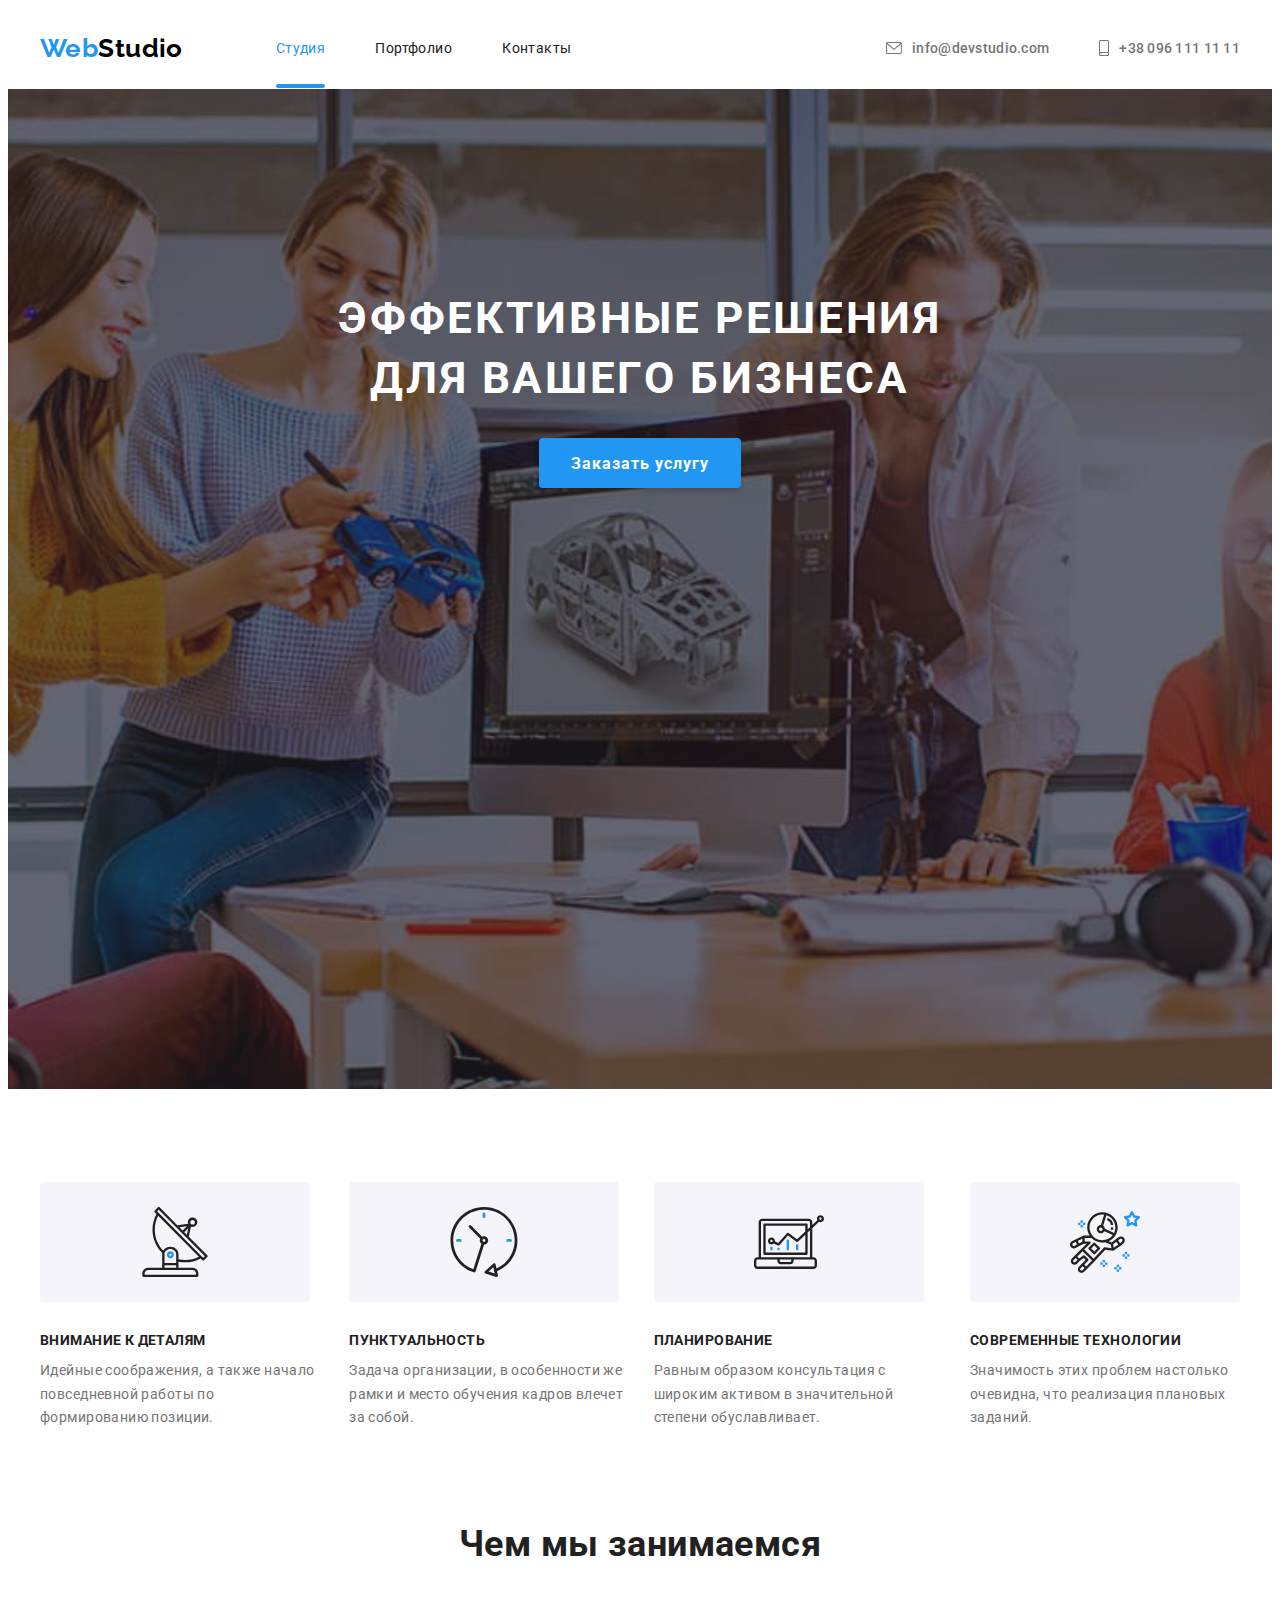
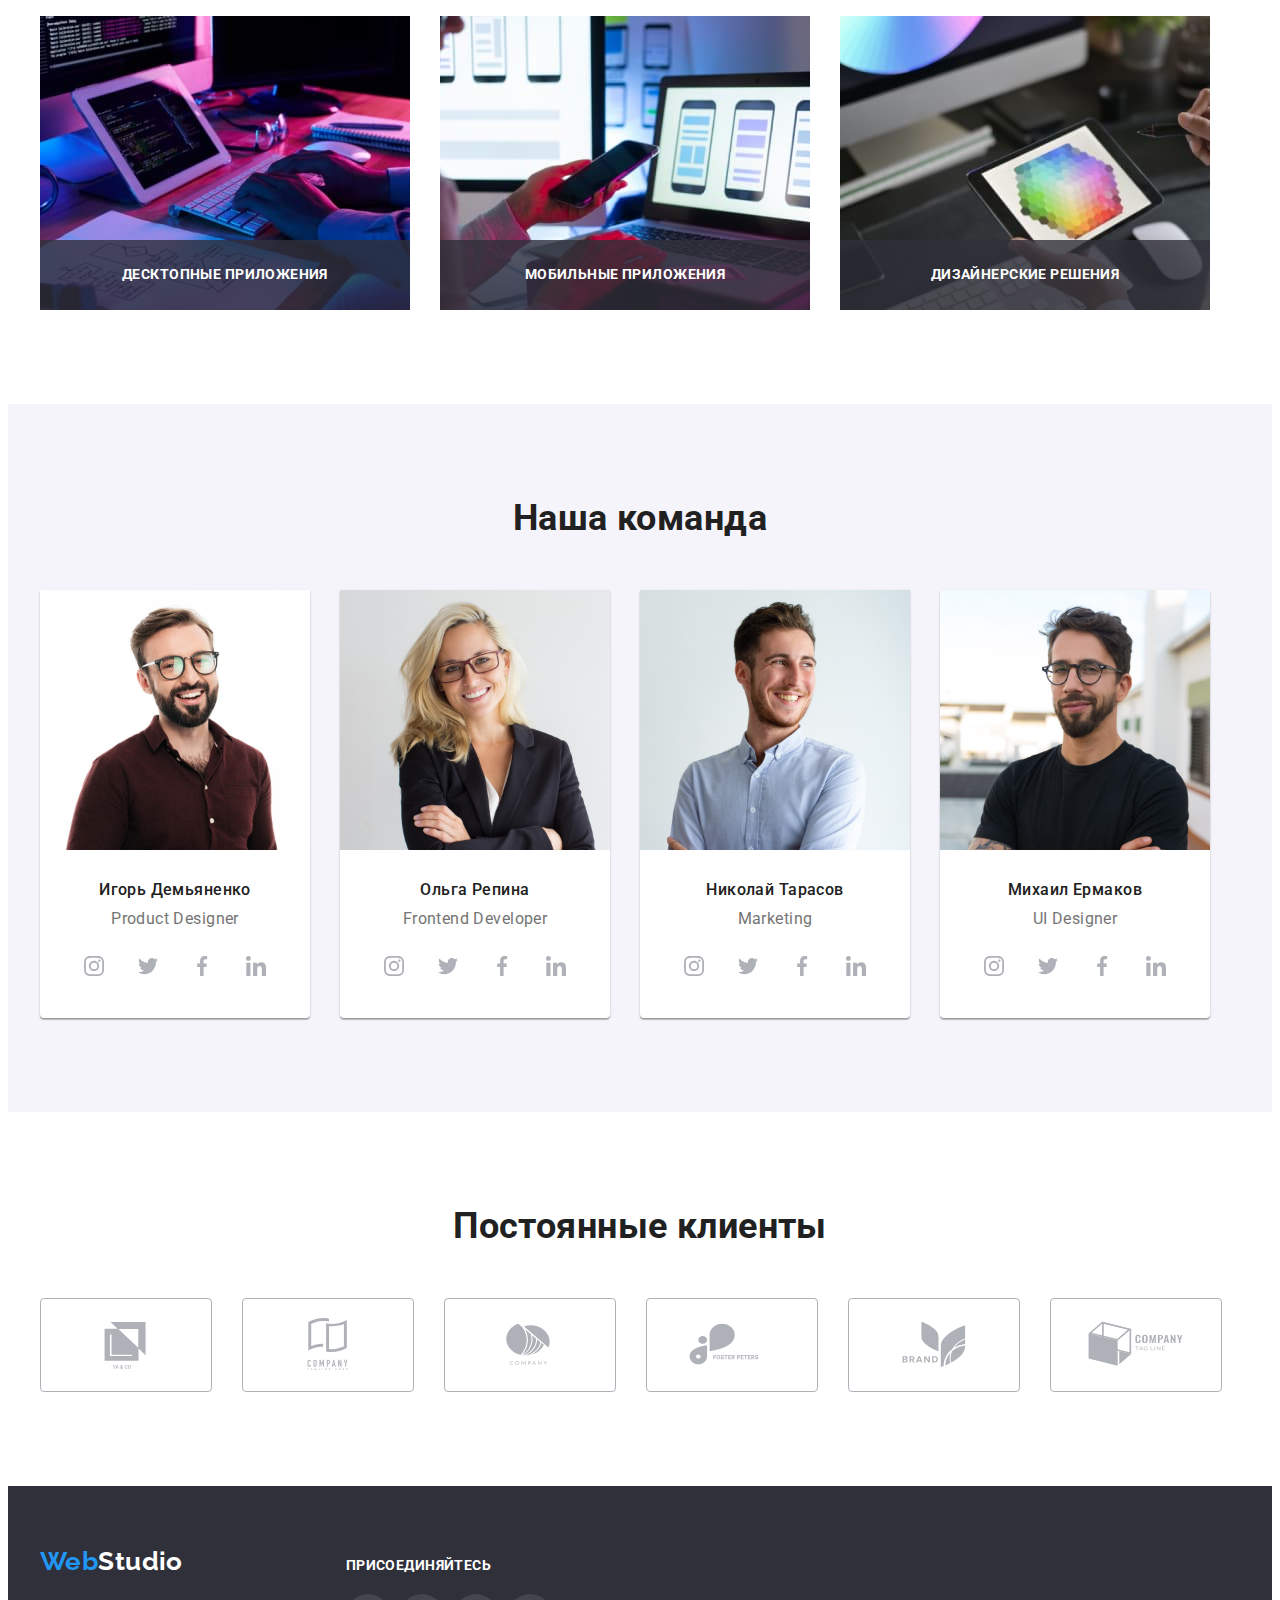
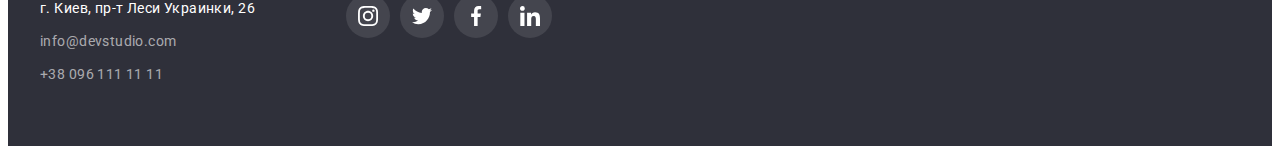
==== index.html @ 573f4bf1 "ДЗ 6 star" ====
<!DOCTYPE html>
<html lang="en-ru">

<head>
    <meta charset="UTF-8">
    <meta http-equiv="X-UA-Compatible" content="IE=edge">
    <meta name="viewport" content="width=1600, initial-scale=1.0">
    <title>WebStudio</title>
    <link rel="preconnect" href="https://fonts.gstatic.com">
    <link
        href="https://fonts.googleapis.com/css2?family=Raleway:wght@700&family=Roboto:wght@400;500;700;900&display=swap"
        rel="stylesheet">
    <link rel="stylesheet" href="https://cdnjs.cloudflare.com/ajax/libs/modern-normalize/1.0.0/modern-normalize.min.css"
        integrity="sha512-ISS7cAi1PEhQ8jnbJpJZMd29NlhNj4AWYyLOSp2CE/CsHxTCu+r+t0D2yoJudVrd0/8fTVPUVDzY5Tvli75u/g=="
        crossorigin="anonymous" />
    <link rel="stylesheet" href="./css/styles.css">

</head>

<body>
    <header class="section-nav-site">
        <div class="container flex">
            <a class="logo" href="./index.html">Web<span class="logo-heder">Studio</span></a>
            <nav>
                <ul class="site-nav list">
                    <li class="site-nav-link"><a class="link current" href="./index.html">Студия</a></li>
                    <li class="site-nav-link"><a class="link" href="./portfolio.html">Портфолио</a></li>
                    <li class="site-nav-link"><a class="link" href="">Контакты</a></li>
                </ul>
            </nav>
            <ul class="list contacts">
                <li class="contacts-link"><a class="link" href="mailto:info@devstudio.com">
                        <svg class="icon-envelope" width="16px" height="12px">
                            <use href="./images/symbol-defs.svg#icon-envelope"> </use>
                        </svg>info@devstudio.com</a>
                </li>
                <li class="contacts-link"><a class="link" href="tel:+380961111111">
                        <svg class="button-icon" width="10px" height="16px">
                            <use href="./images/symbol-defs.svg#icon-smartphone"> </use>
                        </svg>+38 096 111 11 11</a>
                </li>
            </ul>
        </div>
    </header>
    <main>
        <!--Banner section-->
        <section class="hero hero-image">
            <div class="container">
                <h1>Эффективные решения <br> для вашего бизнеса</h1>
                <button data-modal-open class="button" type="button">Заказать услугу</button>
            </div>
        </section>

        <section class="section">
            <div class="container">
                <!--h2 delete later-->
                <h2 class="title-hidden">Наши особенности</h2>
                <ul class="features-list">
                    <li class="feature-list-box icon-antena">
                        <h3 class="title">Внимание к деталям</h3>
                        <p class="features-text">Идейные соображения, а также начало повседневной работы по
                            формированию
                            позиции.</p>
                    </li>
                    <li class="feature-list-box icon-oclock">
                        <h3 class="title">Пунктуальность</h3>
                        <p class="features-text">Задача организации, в особенности же рамки и место обучения кадров
                            влечет
                            за собой.</p>
                    </li>
                    <li class="feature-list-box icon-diagrama">
                        <h3 class="title">Планирование</h3>
                        <p class="features-text">Равным образом консультация с широким активом в значительной
                            степени
                            обуславливает.</p>
                    </li>
                    <li class="feature-list-box icon-astronavt">
                        <h3 class="title">Современные технологии</h3>
                        <p class="features-text">Значимость этих проблем настолько очевидна, что реализация плановых
                            заданий.</p>
                    </li>
                </ul>
            </div>
        </section>

        <!--What do you do-->
        <section class="section no-top-padding">
            <div class="container">
                <h2 class="section-title-work">Чем мы занимаемся</h2>
                <ul class="work-list list">
                    <li class="work-img"><img src="./images/box-one.jpg" alt="work place IT" width="370" height="294">
                        <div class="box-text">
                            <h3 class="text-img">Десктопные приложения</h3>
                        </div>
                    </li>
                    <li class="work-img"><img src="./images/box-two.jpg" alt="notebook and phone" width="370"
                            height="294">
                        <div class="box-text">
                            <h3 class="text-img">Мобильные приложения</h3>
                        </div>
                    </li>
                    <li class="work-img"><img src="./images/box-three.jpg" alt="planshet" width="370" height="294">
                        <div class="box-text">
                            <h3 class="text-img">Дизайнерские решения</h3>
                        </div>
                    </li>
                </ul>
            </div>
        </section>

        <!--Our team-->
        <section class="section-team section">
            <div class="container">
                <h2 class="section-title-work">Наша команда</h2>
                <ul class="team-line">
                    <li class="card-team">
                        <img src="./images/img-id.jpg" alt="man" width="270" height="260">
                        <div class="txt-team">
                            <h3 class="title">Игорь Демьяненко</h3>
                            <p class="card-team-text">Product Designer</p>
                            <ul class="social-list list">
                                <li><a class="social-list-item" href=""><svg class="social-list-icon" width="20px"
                                            height="20px">
                                            <use href="./images/symbol-defs.svg#icon-instagram"></use>
                                        </svg></a></li>
                                <li><a class="social-list-item" href=""><svg class="social-list-icon" width="20px"
                                            height="20px">
                                            <use href="./images/symbol-defs.svg#icon-twitter"></use>
                                        </svg></a></li>
                                <li><a class="social-list-item" href=""><svg class="social-list-icon" width="20px"
                                            height="20px">
                                            <use href="./images/symbol-defs.svg#icon-facebook"></use>
                                        </svg></a></li>
                                <li><a class="social-list-item" href=""><svg class="social-list-icon" width="20px"
                                            height="20px">
                                            <use href="./images/symbol-defs.svg#icon-linkedin"></use>
                                        </svg></a></li>
                            </ul>
                        </div>
                    </li>
                    <li class="card-team">
                        <img src="./images/img-or.jpg" alt="woman" width="270" height="260">
                        <div class="txt-team">
                            <h3 class="title">Ольга Репина</h3>
                            <p class="card-team-text">Frontend Developer</p>
                            <ul class="social-list list">
                                <li><a class="social-list-item" href=""><svg class="social-list-icon" width="20px"
                                            height="20px">
                                            <use href="./images/symbol-defs.svg#icon-instagram"></use>
                                        </svg></a></li>
                                <li><a class="social-list-item" href=""><svg class="social-list-icon" width="20px"
                                            height="20px">
                                            <use href="./images/symbol-defs.svg#icon-twitter"></use>
                                        </svg></a></li>
                                <li><a class="social-list-item" href=""><svg class="social-list-icon" width="20px"
                                            height="20px">
                                            <use href="./images/symbol-defs.svg#icon-facebook"></use>
                                        </svg></a></li>
                                <li><a class="social-list-item" href=""><svg class="social-list-icon" width="20px"
                                            height="20px">
                                            <use href="./images/symbol-defs.svg#icon-linkedin"></use>
                                        </svg></a></li>
                            </ul>
                        </div>
                    </li>
                    <li class="card-team">
                        <img src="./images/img-nt.jpg" alt="man" width="270" height="260">
                        <div class="txt-team">
                            <h3 class="title">Николай Тарасов</h3>
                            <p class="card-team-text">Marketing</p>
                            <ul class="social-list list">
                                <li><a class="social-list-item" href=""><svg class="social-list-icon" width="20px"
                                            height="20px">
                                            <use href="./images/symbol-defs.svg#icon-instagram"></use>
                                        </svg></a></li>
                                <li><a class="social-list-item" href=""><svg class="social-list-icon" width="20px"
                                            height="20px">
                                            <use href="./images/symbol-defs.svg#icon-twitter"></use>
                                        </svg></a></li>
                                <li><a class="social-list-item" href=""><svg class="social-list-icon" width="20px"
                                            height="20px">
                                            <use href="./images/symbol-defs.svg#icon-facebook"></use>
                                        </svg></a></li>
                                <li><a class="social-list-item" href=""><svg class="social-list-icon" width="20px"
                                            height="20px">
                                            <use href="./images/symbol-defs.svg#icon-linkedin"></use>
                                        </svg></a></li>
                            </ul>
                        </div>
                    </li>
                    <li class="card-team">
                        <img src="./images/img-me.jpg" alt="man" width="270" height="260">
                        <div class="txt-team">
                            <h3 class="title">Михаил Ермаков</h3>
                            <p class="card-team-text">UI Designer</p>
                            <ul class="social-list list">
                                <li><a class="social-list-item" href=""><svg class="social-list-icon" width="20px"
                                            height="20px">
                                            <use href="./images/symbol-defs.svg#icon-instagram"></use>
                                        </svg></a></li>
                                <li><a class="social-list-item" href=""><svg class="social-list-icon" width="20px"
                                            height="20px">
                                            <use href="./images/symbol-defs.svg#icon-twitter"></use>
                                        </svg></a></li>
                                <li><a class="social-list-item" href=""><svg class="social-list-icon" width="20px"
                                            height="20px">
                                            <use href="./images/symbol-defs.svg#icon-facebook"></use>
                                        </svg></a></li>
                                <li><a class="social-list-item" href=""><svg class="social-list-icon" width="20px"
                                            height="20px">
                                            <use href="./images/symbol-defs.svg#icon-linkedin"></use>
                                        </svg></a></li>
                            </ul>
                        </div>

                    </li>
                </ul>
            </div>
        </section>
        <!-- Постоянные клиенты -->
        <section class="section">
            <div class="container">
                <h2 class="section-title-work">Постоянные клиенты</h2>
                <ul class="clients list">
                    <li class="clients-padding"><a class="clients-list-item" href=""><svg class="client-list-icon"
                                width="106px" height="60px">
                                <use href="./images/symbol-defs.svg#icon-client-one"></use>
                            </svg></a></li>
                    <li class="clients-padding"><a class="clients-list-item" href=""><svg class="client-list-icon"
                                width="106px" height="60px">
                                <use href="./images/symbol-defs.svg#icon-client-two"></use>
                            </svg></a></li>
                    <li class="clients-padding"><a class="clients-list-item" href=""><svg class="client-list-icon"
                                width="106px" height="60px">
                                <use href="./images/symbol-defs.svg#icon-client-three"></use>
                            </svg></a></li>
                    <li class="clients-padding"><a class="clients-list-item" href=""><svg class="client-list-icon"
                                width="106px" height="60px">
                                <use href="./images/symbol-defs.svg#icon-client-four"></use>
                            </svg></a></li>
                    <li class="clients-padding"><a class="clients-list-item" href=""><svg class="client-list-icon"
                                width="106px" height="60px">
                                <use href="./images/symbol-defs.svg#icon-client-five"></use>
                            </svg></a></li>
                    <li class="clients-padding"><a class="clients-list-item" href=""><svg class="client-list-icon"
                                width="106px" height="60px">
                                <use href="./images/symbol-defs.svg#icon-client-six"></use>
                            </svg></a></li>
                </ul>
            </div>
        </section>
    </main>
    <footer class="footer">
        <div class="container flex-baseline">
            <address>
                <a class="logo" href="./index.html">Web<span class="logo-footer">Studio</span></a>
                <ul class="list">
                    <li class="mrg-botton"><a class="link-google" href="https://goo.gl/maps/QsSSM6Vuw5GDu2TJ9"
                            target="_blank" rel="noopener noreferrer">г.
                            Киев, пр-т Леси Украинки, 26</a></li>
                    <li class="mrg-botton"><a class="link-cont" href="mailto:info@devstudio.com">info@devstudio.com</a>
                    </li>
                    <li><a class="link-cont" href="tel:+380961111111">+38 096 111 11 11</a>
                    </li>
                </ul>
            </address>
            <div class="footer-social-block">
                <p class="social-block-title">присоединяйтесь</p>
                <ul class="social-list list">
                    <li><a class="footer-social-list" href=""><svg width="20px" height="20px">
                                <use href="./images/symbol-defs.svg#icon-instagram"></use>
                            </svg></a></li>
                    <li><a class="footer-social-list" href=""><svg width="20px" height="20px">
                                <use href="./images/symbol-defs.svg#icon-twitter"></use>
                            </svg></a></li>
                    <li><a class="footer-social-list" href=""><svg width="20px" height="20px">
                                <use href="./images/symbol-defs.svg#icon-facebook"></use>
                            </svg></a></li>
                    <li><a class="footer-social-list" href=""><svg width="20px" height="20px">
                                <use href="./images/symbol-defs.svg#icon-linkedin"></use>
                            </svg></a></li>
                </ul>
            </div>
        </div>
    </footer>
    <!--========MODAL WINDOW=========-->
    <div class="backdrop is-hidden" data-modal>
        <div class="modal-window">
            <button data-modal-close class="closed" type="button"><svg class="botton-closed">
                    <use href="./images/symbol-defs.svg#icon-vector"></use>
                </svg></button>
        </div>
    </div>
    <!--========END MODAL WINDOW=========-->
    <!--JS-->
    <script src="./JS/modal.js"></script>
</body>

</html>
---- css/styles.css ----
:root {
    --primary-text-color: #757575;
    --text-item: #212121;
    --background-color: #ffffff;
    --second-color-link: #2196F3;
    --half-logo: #000000;
    --background-hero: #2F303A;
    --btn-hover: #188CE8;
    --background-our-team: #F5F4FA;
    --color-social-icon: #AFB1B8;

}

/*=============COMPONENT===============*/
h1,
h2,
h3,
h4,
h5,
h6,
p {
    margin-top: 0;
    margin-bottom: 0;
}

ul,
ol {
    margin-top: 0;
    margin-bottom: 0;
    padding-left: 0;
    list-style: none;
}

img {
    display: block;
    max-width: 100%;
    height: auto;
}

.list {
    padding: 0;
    margin: 0;
    list-style: none;
}

.link {
    text-decoration: none;
    list-style: none;

}

.container {
    width: 1200px;
    padding-left: 15px;
    padding-right: 15px;
    margin: 0 auto;
}

.section {
    margin: 0;
    padding-top: 94PX;
    padding-bottom: 94px;
}

.line {
    display: inline-block;
}

/*=============END COMPONENT===============*/
body {
    font-family: Roboto, sans-serif;
    font-size: 14px;
    letter-spacing: 0.03em;
    background: var(--background-color);
    color: var(--primary-text-color);
}

/*========== HEDER===================*/
.section-nav-site {
    margin-bottom: -1px;
    border-bottom-width: 1px;
    border-bottom-style: solid;
    border-bottom-color: #ececec;
}

/*=====логотип=====*/
.logo {
    margin-right: 93px;
    font-family: Raleway, sans-serif;
    font-weight: 700;
    font-size: 26px;
    line-height: 1.2;
    color: var(--second-color-link);
    text-decoration: none;
}

.logo-heder {
    color: var(--half-logo);
}

.logo-footer {
    color: var(--background-color);
}

/*=====end логотип=====*/
/*====панель навигации====*/
.flex {
    display: flex;
    align-items: center;
}

.site-nav {
    display: flex;
}

.site-nav-link:not(:last-child) {
    margin-right: 50px;
}

.contacts {
    display: flex;
    align-items: center;
    margin-left: auto;
}

.contacts-link:not(:last-child) {
    margin-right: 50px;
}

.site-nav .link {
    position: relative;
    display: block;
    padding-top: 32px;
    padding-bottom: 32px;
    color: var(--text-item);
    transition: color 250ms cubic-bezier(0.4, 0, 0.2, 1);
}

.site-nav .link.current {
    color: var(--second-color-link);
}

.site-nav .link:hover,
.site-nav .link:focus {
    color: var(--second-color-link);
}

.contacts .link {
    padding-top: 32px;
    padding-bottom: 32px;
    color: var(--primary-text-color);
    text-decoration: none;
    font-weight: 500;
    line-height: 1.2;
    letter-spacing: 0.02em;
    transition: color 250ms cubic-bezier(0.4, 0, 0.2, 1);
}

.contacts .link:hover,
.contacts .link:focus {
    color: var(--second-color-link);
}

.contacts-link .link {
    display: flex;
    align-items: center;
}

.icon-envelope {
    content: "";
    margin-right: 10px;
    display: inline-block;
    fill: currentColor;
}

.button-icon {
    content: "";
    margin-right: 10px;
    display: inline-block;
    fill: currentColor;
}

/*blue-line-bottom link*/

.current::after {
    content: "";
    position: absolute;
    left: 0;
    bottom: 0;
    height: 4px;
    width: 100%;
    display: block;
    border-radius: 2px;
    background-color: var(--second-color-link);
}

/*====END панель навигации====*/
/*========== END HEDER===================*/

/*====MAIN BLOCK====*/
/*==hero==*/
.hero {
    padding-top: 200px;
    padding-bottom: 200px;
    background-color: var(--background-hero);
    text-align: center;
}

.hero-image {
    max-width: 1600px;
    height: 600px;
    margin-left: auto;
    margin-right: auto;
    background-image: linear-gradient(rgba(47, 48, 58, 0.4), rgba(47, 48, 58, 0.4)), url(../images/background-hero.jpg);
    background-repeat: no-repeat;
    background-position: center;
    background-size: cover;

}

.hero h1 {
    margin-bottom: 30px;
    padding: 0;
    font-size: 44px;
    line-height: 1.36;

    letter-spacing: 0.06em;
    text-transform: uppercase;
    color: var(--background-color);
}

/*==button==*/
.button {
    display: inline-block;
    border: none;
    min-width: 200px;
    height: 50px;
    text-align: center;
    padding: 10px 32px;
    margin-left: auto;
    margin-right: auto;

    font-family: Roboto;
    font-weight: 700;
    font-size: 16px;
    line-height: 1.87;

    letter-spacing: 0.06em;

    color: var(--background-color);
    background: var(--second-color-link);
    box-shadow: 0px 4px 4px rgba(0, 0, 0, 0.15);
    border-radius: 4px;
    cursor: pointer;
    transition: background 250ms cubic-bezier(0.4, 0, 0.2, 1);
}

.button:hover {
    background: var(--btn-hover);

}

/*==END button==*/
/*==END hero==*/

/*======section-feature=====*/
/*h3 our-features*/
.features-list .title {
    margin-bottom: 10px;
    font-weight: 700;
    font-size: 14px;
    line-height: 1.2;
    text-transform: uppercase;
    color: var(--text-item);
}

/*h2 our-features спрятан*/
.title-hidden {
    visibility: hidden;
    clip: rect(0 0 0 0);
    width: 1px;
    height: 1px;
    margin: -1px
}

.features-list {
    list-style-type: none;
    display: flex;
}


.feature-list-box::before {
    margin-bottom: 30px;
    display: block;
    content: "";
    width: 270px;
    height: 120px;
    border-radius: 4px;
    background-repeat: no-repeat;
    background-size: contain;
    background-position: center;
    background-color: var(--background-our-team);
}

.icon-antena::before {
    background-image: url(../images/icon-antenna.svg);
    background-size: 70px, 70px;
}

.icon-oclock::before {
    background-image: url(../images/icon-oclock.svg);
    background-size: 70px, 70px;
}

.icon-diagrama::before {
    background-image: url(../images/icon-diagrama.svg);
    background-size: 70px, 70px;
}

.icon-astronavt::before {
    background-image: url(../images/icon-astronaut.svg);
    background-size: 70px, 70px;
}

.feature-list-box:not(:last-child) {
    margin-right: 30px
}

.features-text {
    line-height: 1.71;
}

/*======end section-feature=====*/
/*====section what do we do====*/
/*h2 studia*/
.no-top-padding {
    padding-top: 0;
}

.section-title-work {
    margin-bottom: 50px;
    font-weight: 700;
    font-size: 36px;
    line-height: 1.16;
    text-align: center;
    color: var(--text-item);
}

.work-list {
    display: flex;
}

.work-img:not(:last-child) {
    margin-right: 30px
}

.work-img {
    position: relative;
    width: 370px;
    height: 294px;
}

.box-text {
    position: absolute;
    left: 0;
    bottom: 0;
    width: 100%;
    height: 70px;
    background: rgba(47, 48, 58, 0.8);
    display: flex;
    justify-content: center;
    align-items: center;
}

.text-img {
    text-transform: uppercase;
    font-weight: bold;
    font-size: 14px;
    line-height: 1.14;
    font-style: normal;
    color: var(--background-color);
}

/* */

/*====end section what are we doing====*/

/*=====section our team=====*/

/*h3 our team*/
.section-team {
    background: var(--background-our-team);
}

.team-line {
    display: flex;
    flex-wrap: wrap;
}

.card-team .title {
    margin-bottom: 10px;

    font-weight: 500;
    font-size: 16px;
    line-height: 1.19;
    text-align: center;
    color: var(--text-item);
}

.card-team {
    list-style-type: none;
    margin-right: 30px;

    width: 270px;
    text-align: center;
    background-color: var(--background-color);
    box-shadow: 0px 1px 3px rgba(0, 0, 0, 0.12), 0px 1px 1px rgba(0, 0, 0, 0.14), 0px 2px 1px rgba(0, 0, 0, 0.2);
    border-radius: 0px 0px 4px 4px;
}

.card-team:nth-child(4n) {
    margin-right: 0;
}

.txt-team {
    padding: 30px 32px;
}

.card-team-text {
    margin-bottom: 16px;
    font-size: 16px;
    line-height: 1.19;
    text-align: center;
}

.social-list {
    display: flex;
    justify-content: space-between;

}

.social-list-item {
    display: flex;
    justify-content: center;
    align-items: center;
    width: 44px;
    height: 44px;
    background-color: var(--background-color);
    border-radius: 50%;
    transition: background 250ms cubic-bezier(0.4, 0, 0.2, 1);
}

.social-list-item:hover,
.social-list-item:focus {
    background-color: var(--second-color-link)
}

.social-list-item:hover .social-list-icon,
.social-list-item:focus .social-list-icon {
    fill: #ffffff;
}

.social-list-icon {
    content: "";
    width: 20px;
    height: 20px;
    fill: var(--color-social-icon);
    transition: fill 250ms cubic-bezier(0.4, 0, 0.2, 1);
}


/*=====end section our team=====*/

/*===== clients========*/
.clients {
    display: flex;

}

.clients-padding:not(:last-child) {
    margin-right: 30px;

}

.clients-list-item {
    display: flex;
    justify-content: center;
    align-items: center;
    width: 170px;
    height: 92px;
    border: 1px solid #AFB1B8;
    border-radius: 4px;
    cursor: pointer;
    transition: border-color 250ms cubic-bezier(0.4, 0, 0.2, 1);
}

.client-list-icon {
    content: "";
    width: 160px;
    height: 60px;
    fill: var(--color-social-icon);
    transition: fill 250ms cubic-bezier(0.4, 0, 0.2, 1);
}

.clients-list-item:hover,
.clients-list-item:focus {
    border-color: var(--second-color-link);
}

.clients-list-item:hover .client-list-icon,
.clients-list-item:focus .client-list-icon {
    fill: var(--second-color-link);
}

/*=======footer========*/
.footer {
    padding-top: 60px;
    padding-bottom: 60px;
    background: #2F303A;
}

address {
    font-style: normal;
    list-style-type: none;
}

.footer .logo {
    display: inline-block;
    margin-bottom: 20px;
}

.mrg-botton {
    margin-bottom: 9px;
}

.link-google {
    display: inline-block;
    color: var(--background-color);
    text-decoration: none;
    line-height: 1.7;
    font-style: normal;
    transition: color 250ms cubic-bezier(0.4, 0, 0.2, 1)
}

.link-google:hover,
.link-google:focus {
    color: var(--second-color-link);
}

.link-cont {
    height: 21px;
    color: rgba(255, 255, 255, 0.6);
    text-decoration: none;
    line-height: 1.7;
    font-style: normal;
    transition: color 250ms cubic-bezier(0.4, 0, 0.2, 1);
}

.link-cont:hover,
.link-cont:focus {
    color: var(--second-color-link);
}

/*=====footer social block=====*/
.footer-social-block {
    display: inline-block;
    margin-left: 70px;
    width: 206px;
}

.social-block-title {
    margin-bottom: 20px;
    text-transform: uppercase;
    font-weight: bold;
    font-size: 14px;
    line-height: 1.14;
    font-style: normal;
    color: var(--background-color);
}

.flex-baseline {
    display: flex;
    align-items: baseline;
}

.footer-social-list {
    display: flex;
    justify-content: center;
    align-items: center;
    width: 44px;
    height: 44px;
    background-color: rgba(255, 255, 255, 0.1);
    border-radius: 50%;
    transition: background-color 250ms cubic-bezier(0.4, 0, 0.2, 1);
    fill: var(--background-color)
}

.footer-social-list:hover,
.footer-social-list:focus {
    background-color: var(--second-color-link)
}


/*=======end footer========*/

/*=============         ============*/
/*=============portfolio============*/

/*h2 portfolio*/
.cards-product-title {
    margin-bottom: 4px;

    font-weight: 700;
    font-size: 18px;
    line-height: 2.0;
    letter-spacing: 0.06em;
    color: var(--text-item)
}

.btn {
    list-style-type: none;
}

.btn button {
    background: var(--background-our-team);
    border-radius: 4px;
    font-family: Roboto;
    font-size: 16px;
    font-weight: 500;
    line-height: 1.6;
    text-align: center;
    cursor: pointer;
    padding: 6px 22px;
    border: 1px solid transparent;
    transition: background-color 250ms cubic-bezier(0.4, 0, 0.2, 1), color 250ms cubic-bezier(0.4, 0, 0.2, 1), box-shadow 250ms cubic-bezier(0.4, 0, 0.2, 1);
}

.btn button:hover,
.btn button:focus {
    color: var(--background-color);
    background-color: var(--second-color-link);
    box-shadow: 0px 3px 1px rgba(0, 0, 0, 0.1), 0px 1px 2px rgba(0, 0, 0, 0.08), 0px 2px 2px rgba(0, 0, 0, 0.12);
    border-radius: 4px;
}

.btn:not(:last-child) {
    margin-right: 8px;
}

.btn-filter {
    margin-bottom: 50px;

    display: flex;
    justify-content: center;
}

.cards-product {

    width: 370px;
    margin-right: 30px;
    margin-bottom: 30px;
    list-style-type: none;

}

.cards-product:nth-child(3n) {
    margin-right: 0;
}

.cards-product:nth-last-child(-n+3) {
    margin-bottom: 0;
}

.card-container {
    width: 370px;
    background: #FFFFFF;
    text-decoration: none;
    display: block;
    transition: box-shadow 250ms cubic-bezier(0.4, 0, 0.2, 1);

}

.card-container:hover,
.card-container:focus {
    box-sizing: border-box;
    box-shadow: 0px 1px 1px rgba(0, 0, 0, 0.12), 0px 4px 4px rgba(0, 0, 0, 0.06), 1px 4px 6px rgba(0, 0, 0, 0.16);

}

.botton-part-cards {
    min-width: 322px;
    height: 100%;
    padding: 20px 24px;
    border-right: 1px solid #EEEEEE;
    border-bottom: 1px solid #EEEEEE;
    border-left: 1px solid #EEEEEE;
}

.cards-product-text {
    font-size: 16px;
    line-height: 1.87;
    color: var(--primary-text-color)
}

.flax-cards {
    display: flex;
    flex-wrap: wrap;
}

.overlay {
    position: relative;
    overflow: hidden
}

.text-overlay-card {
    content: "";
    position: absolute;

    top: 0px;
    left: 0px;

    width: 100%;
    height: 100%;
    padding: 63px 24px;

    transform: translateY(100%);
    transition: transform 250ms ease;

    background: rgba(33, 150, 243, 0.9);
    font-size: 18px;
    line-height: 1.56;
    color: #FFFFFF;
    overflow: auto;

}

.card-container:hover .text-overlay-card,
.card-container:focus .text-overlay-card {
    transform: translateY(0%);

}

/*=============   END    ============*/
/*=============portfolio============*/

/*=============MODAL WINDOW===========*/
.backdrop {
    position: fixed;
    top: 0px;
    left: 0px;
    width: 100vw;
    height: 100vh;
    background: rgba(0, 0, 0, 0.2);
    z-index: 100;
}

.backdrop.is-hidden {
    opacity: 0;
    visibility: hidden;
    pointer-events: none;
    transition: opacity 250ms ease, visibility 1000ms ease;
    transform: scale(-0.7, 0.7);

}

.modal-window {
    position: absolute;
    top: 50%;
    left: 50%;
    transform: translate(-50%, -50%);
    min-width: 528px;
    min-height: 581px;
    margin-left: auto;
    margin-right: auto;
    border-radius: 4px;
    background-color: var(--background-color);

}

.closed {
    position: absolute;
    top: 8px;
    right: 8px;
    display: flex;
    justify-content: center;
    align-items: center;

    width: 30px;
    height: 30px;

    border: none;
    padding: 0px;
    background: var(--background-color);
    border: 1px solid rgba(0, 0, 0, 0.1);
    border-radius: 50px;
    cursor: pointer;

}

.botton-closed {
    content: "";
    width: 11px;
    height: 11px;
    fill: #000000;

}

/*=============END MODAL WINDOW===========*/
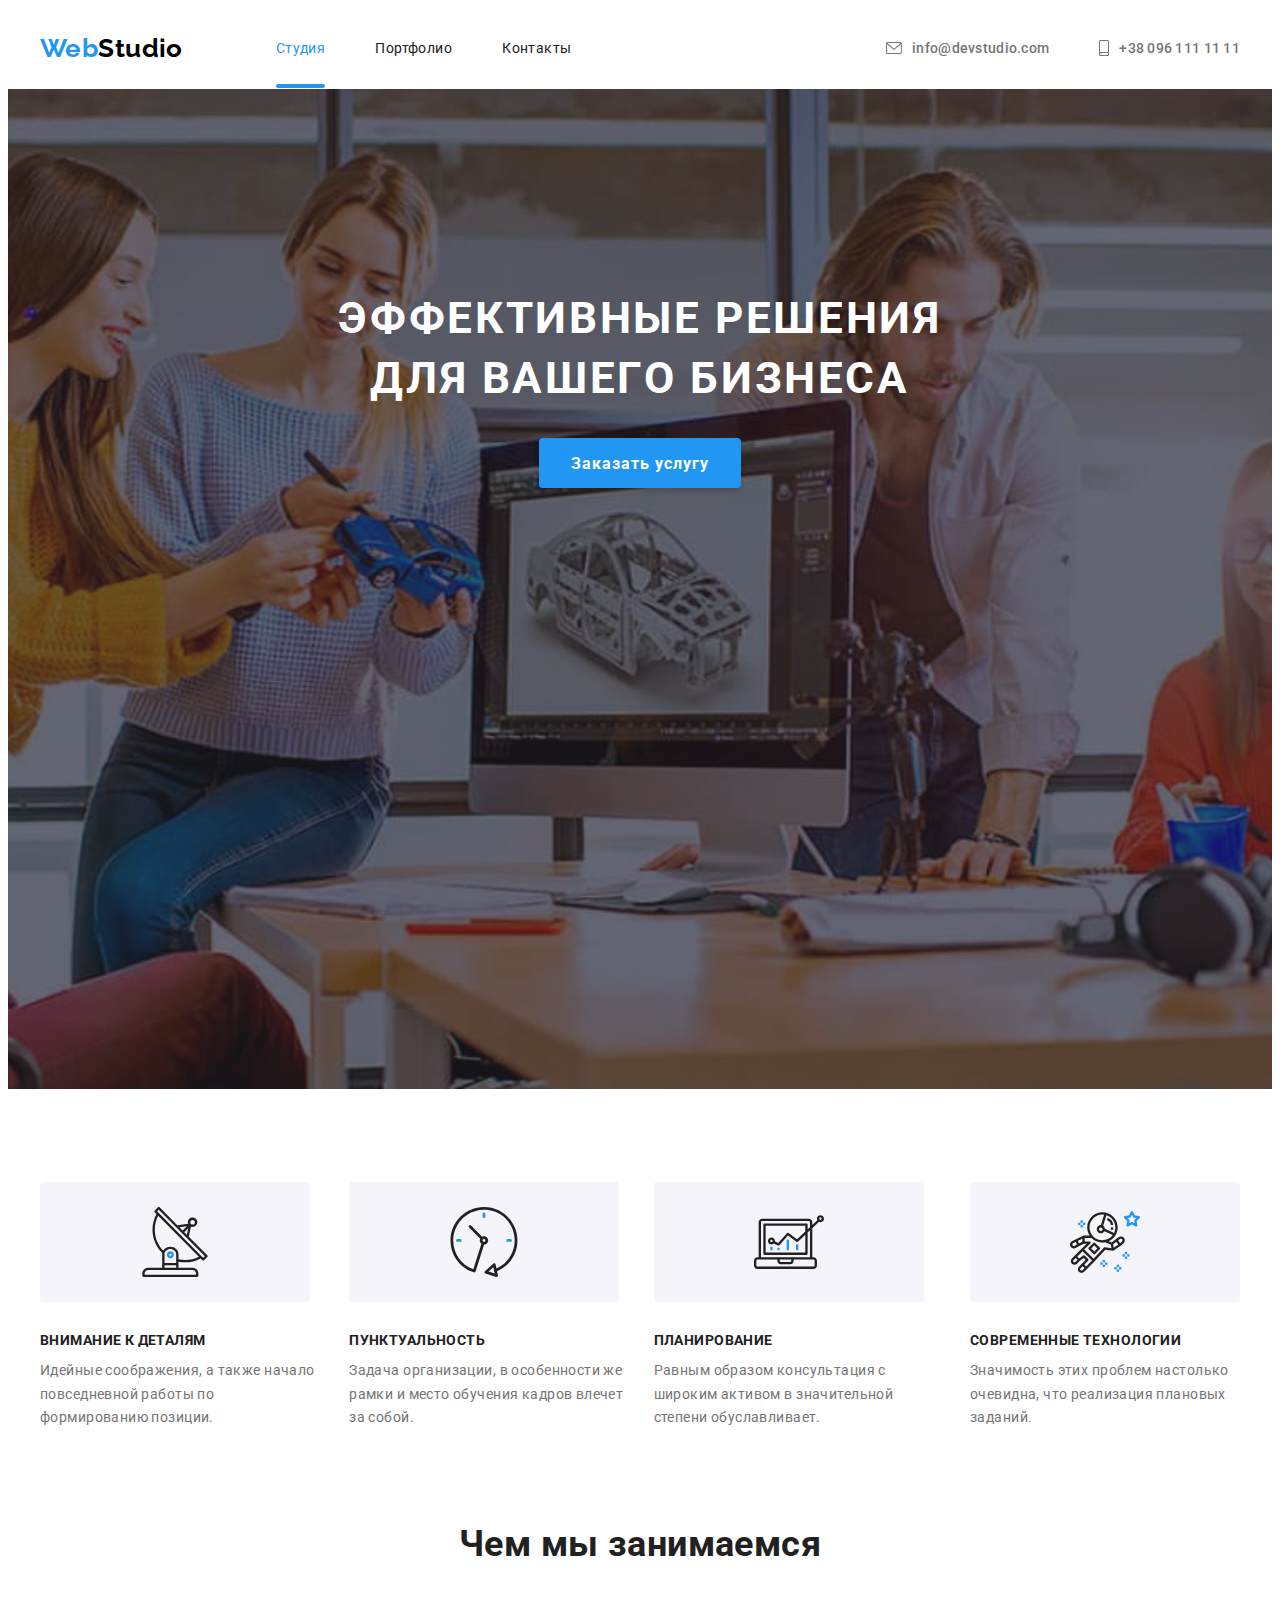
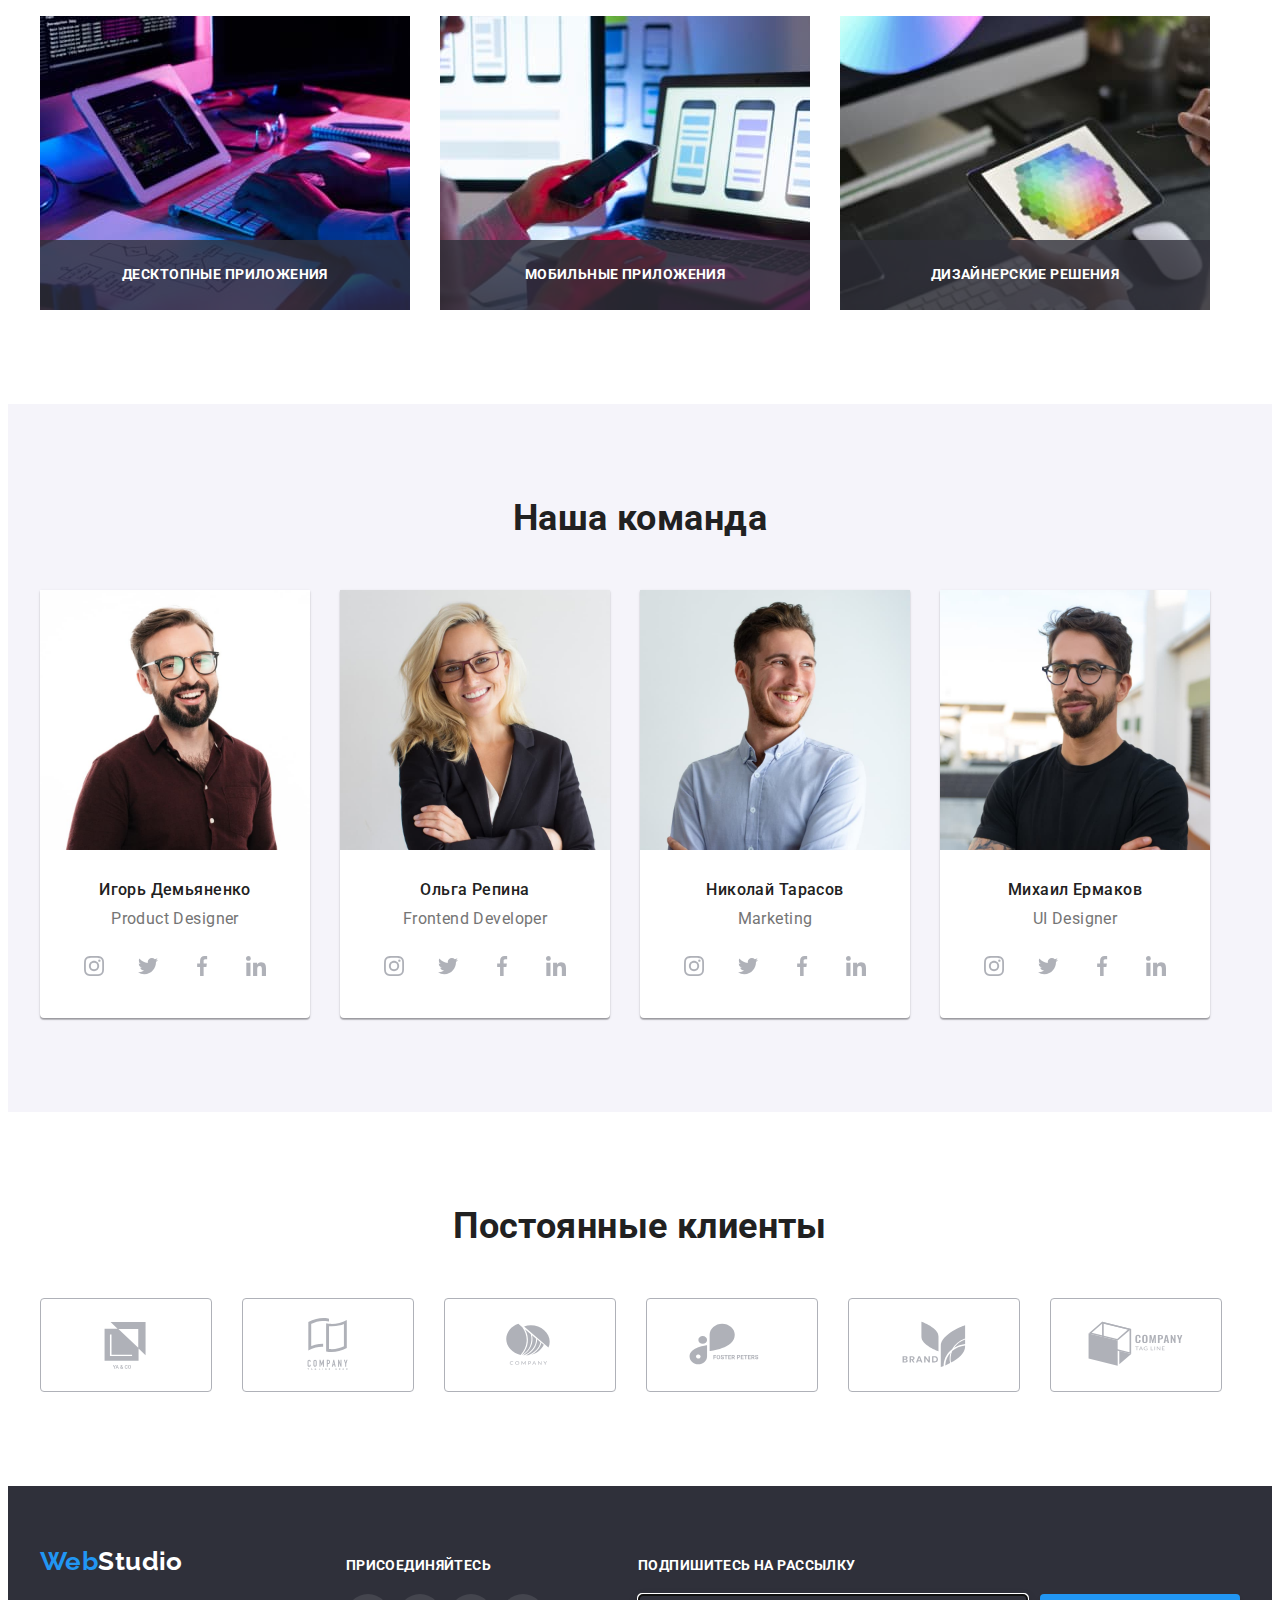
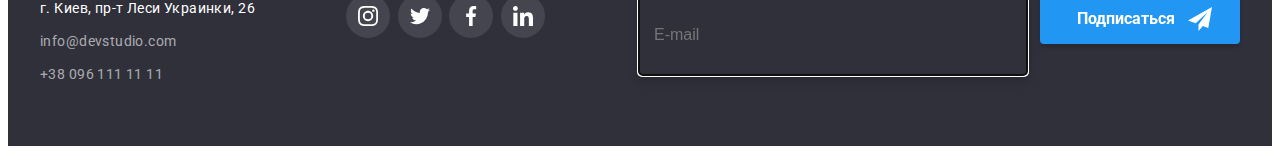
==== commit 525b98de: "ДЗ-6 footer" ====
--- a/index.html
+++ b/index.html
@@ -265,7 +265,7 @@
                 </ul>
             </address>
             <div class="footer-social-block">
-                <p class="social-block-title">присоединяйтесь</p>
+                <p class="block-title">присоединяйтесь</p>
                 <ul class="social-list list">
                     <li><a class="footer-social-list" href=""><svg width="20px" height="20px">
                                 <use href="./images/symbol-defs.svg#icon-instagram"></use>
@@ -280,6 +280,17 @@
                                 <use href="./images/symbol-defs.svg#icon-linkedin"></use>
                             </svg></a></li>
                 </ul>
+            </div>
+            <div class="mail-block">
+                <p class="block-title">подпишитесь на рассылку</p>
+                <form class="form-footer">
+                    <label for="form-send">
+                        <input class="input-mail" type="email" name="input-mail" id="form-send" placeholder="E-mail"
+                            autofocus autocomplete="off" /></label>
+                    <button type="submit" class="btm-submit"><svg class="icon-send">
+                            <use href="./images/symbol-defs.svg#icon-send"></use>
+                        </svg>Подписаться</button>
+                </form>
             </div>
         </div>
     </footer>
@@ -289,6 +300,7 @@
             <button data-modal-close class="closed" type="button"><svg class="botton-closed">
                     <use href="./images/symbol-defs.svg#icon-vector"></use>
                 </svg></button>
+            <p class="title-modal">Оставьте свои данные, мы вам перезвоним</p>
         </div>
     </div>
     <!--========END MODAL WINDOW=========-->
--- a/css/styles.css
+++ b/css/styles.css
@@ -568,7 +568,7 @@
     width: 206px;
 }
 
-.social-block-title {
+.block-title {
     margin-bottom: 20px;
     text-transform: uppercase;
     font-weight: bold;
@@ -598,6 +598,64 @@
 .footer-social-list:hover,
 .footer-social-list:focus {
     background-color: var(--second-color-link)
+}
+
+/*footer mail-block*/
+/*=============================*/
+.mail-block {
+    margin-left: 93px;
+
+}
+
+.form-footer {
+    display: flex;
+}
+
+.input-mail {
+    width: 358px;
+    height: 50px;
+    margin-right: 12px;
+    padding: 15px;
+    font-size: 16px;
+    background-color: var(--background-hero);
+    color: rgba(255, 255, 255, 0.6);
+    border: 1px solid rgba(255, 255, 255, 0.3);
+    filter: drop-shadow(0px 4px 4px rgba(0, 0, 0, 0.15));
+    border-radius: 4px;
+}
+
+.input-mail:focus {
+    color: var(--background-color);
+}
+
+.btm-submit {
+    position: relative;
+    width: 200px;
+    height: 50px;
+    border: none;
+    padding: 0px;
+    padding-right: 28px;
+
+    font-family: Roboto;
+    font-weight: bold;
+    font-size: 16px;
+    line-height: 1.87;
+    color: var(--background-color);
+    background: var(--second-color-link);
+    box-shadow: 0px 4px 4px rgba(0, 0, 0, 0.15);
+    border-radius: 4px;
+    cursor: pointer;
+}
+
+.icon-send {
+    position: absolute;
+    display: block;
+    top: 50%;
+    right: 28px;
+    transform: translateY(-50%);
+    width: 24px;
+    height: 24px;
+    fill: var(--background-color)
 }
 
 
@@ -805,4 +863,18 @@
 
 }
 
+.title-modal {
+    position: absolute;
+    top: 200;
+    left: 200;
+    display: block;
+    justify-content: center;
+    align-items: center;
+    color: var(--text-item);
+    Font family: Roboto;
+    Font style: Bold;
+    Font size: 20px;
+    Line height: 1;
+}
+
 /*=============END MODAL WINDOW===========*/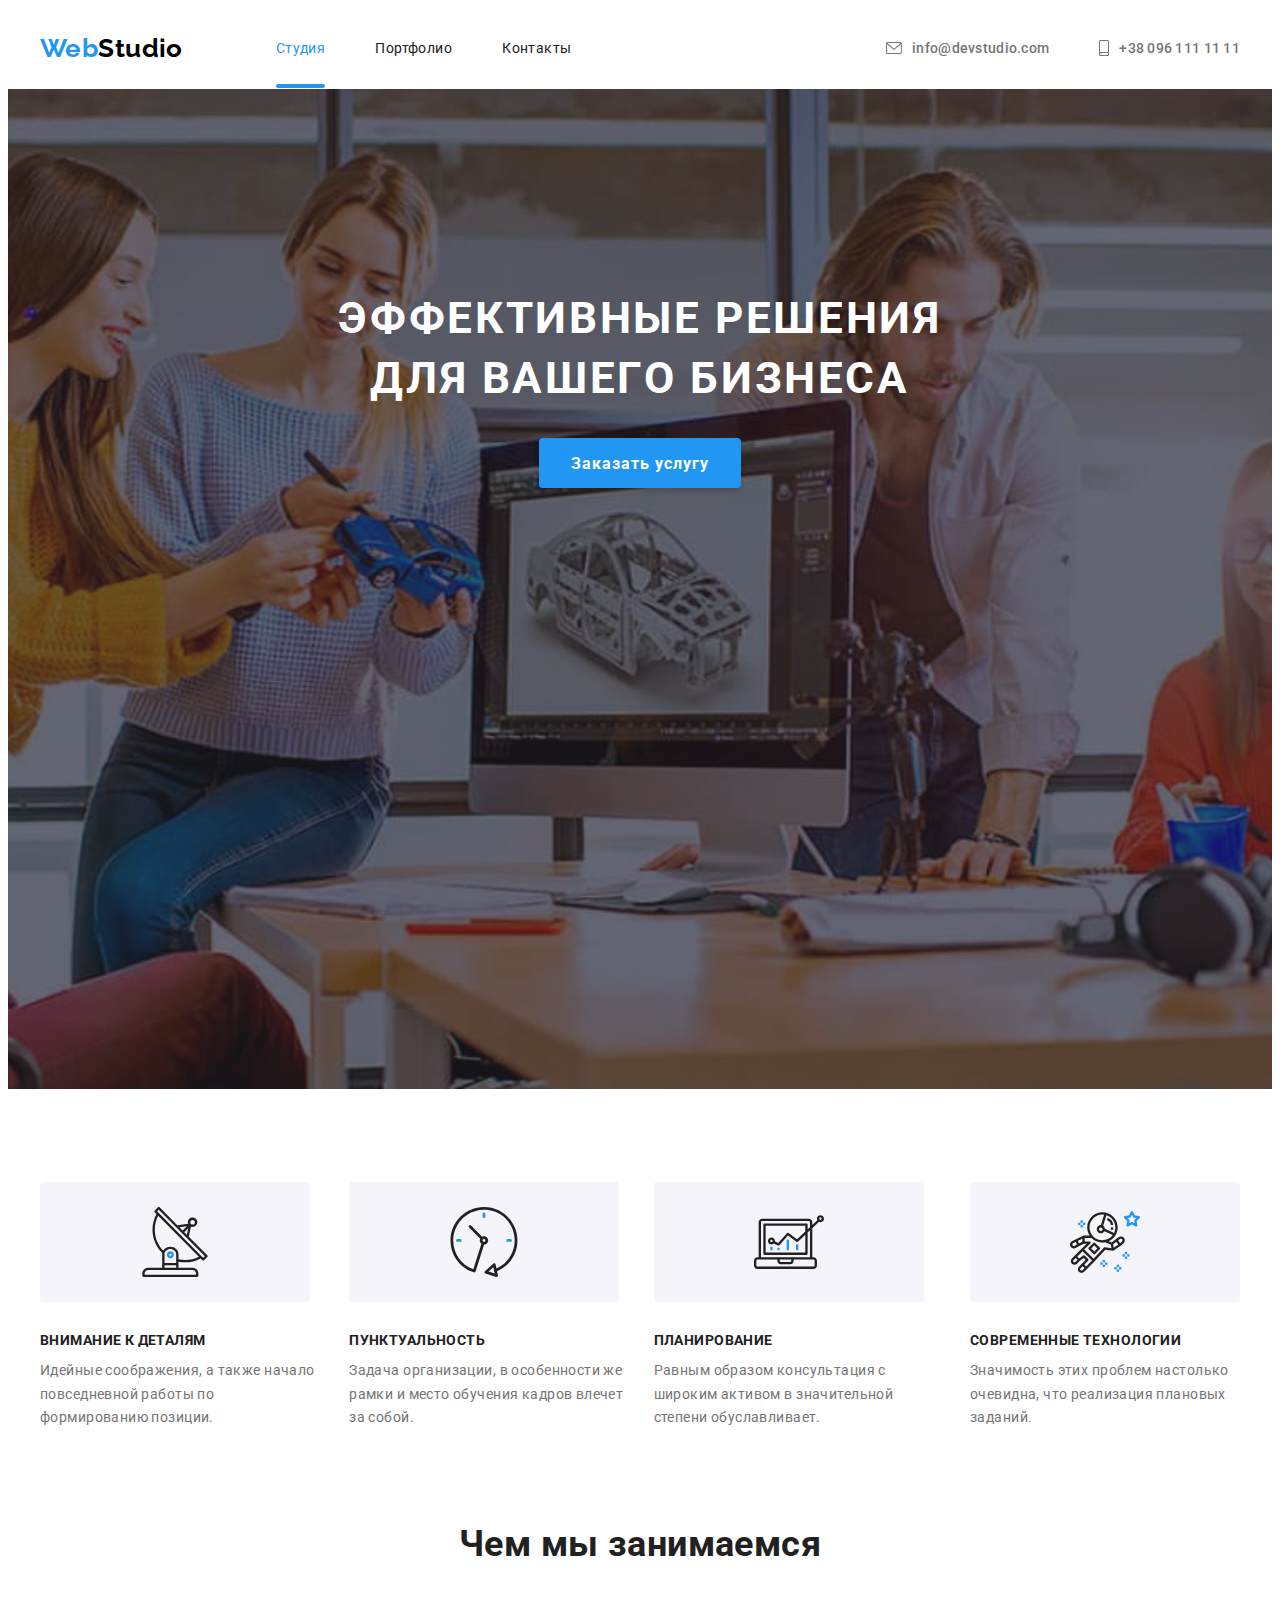
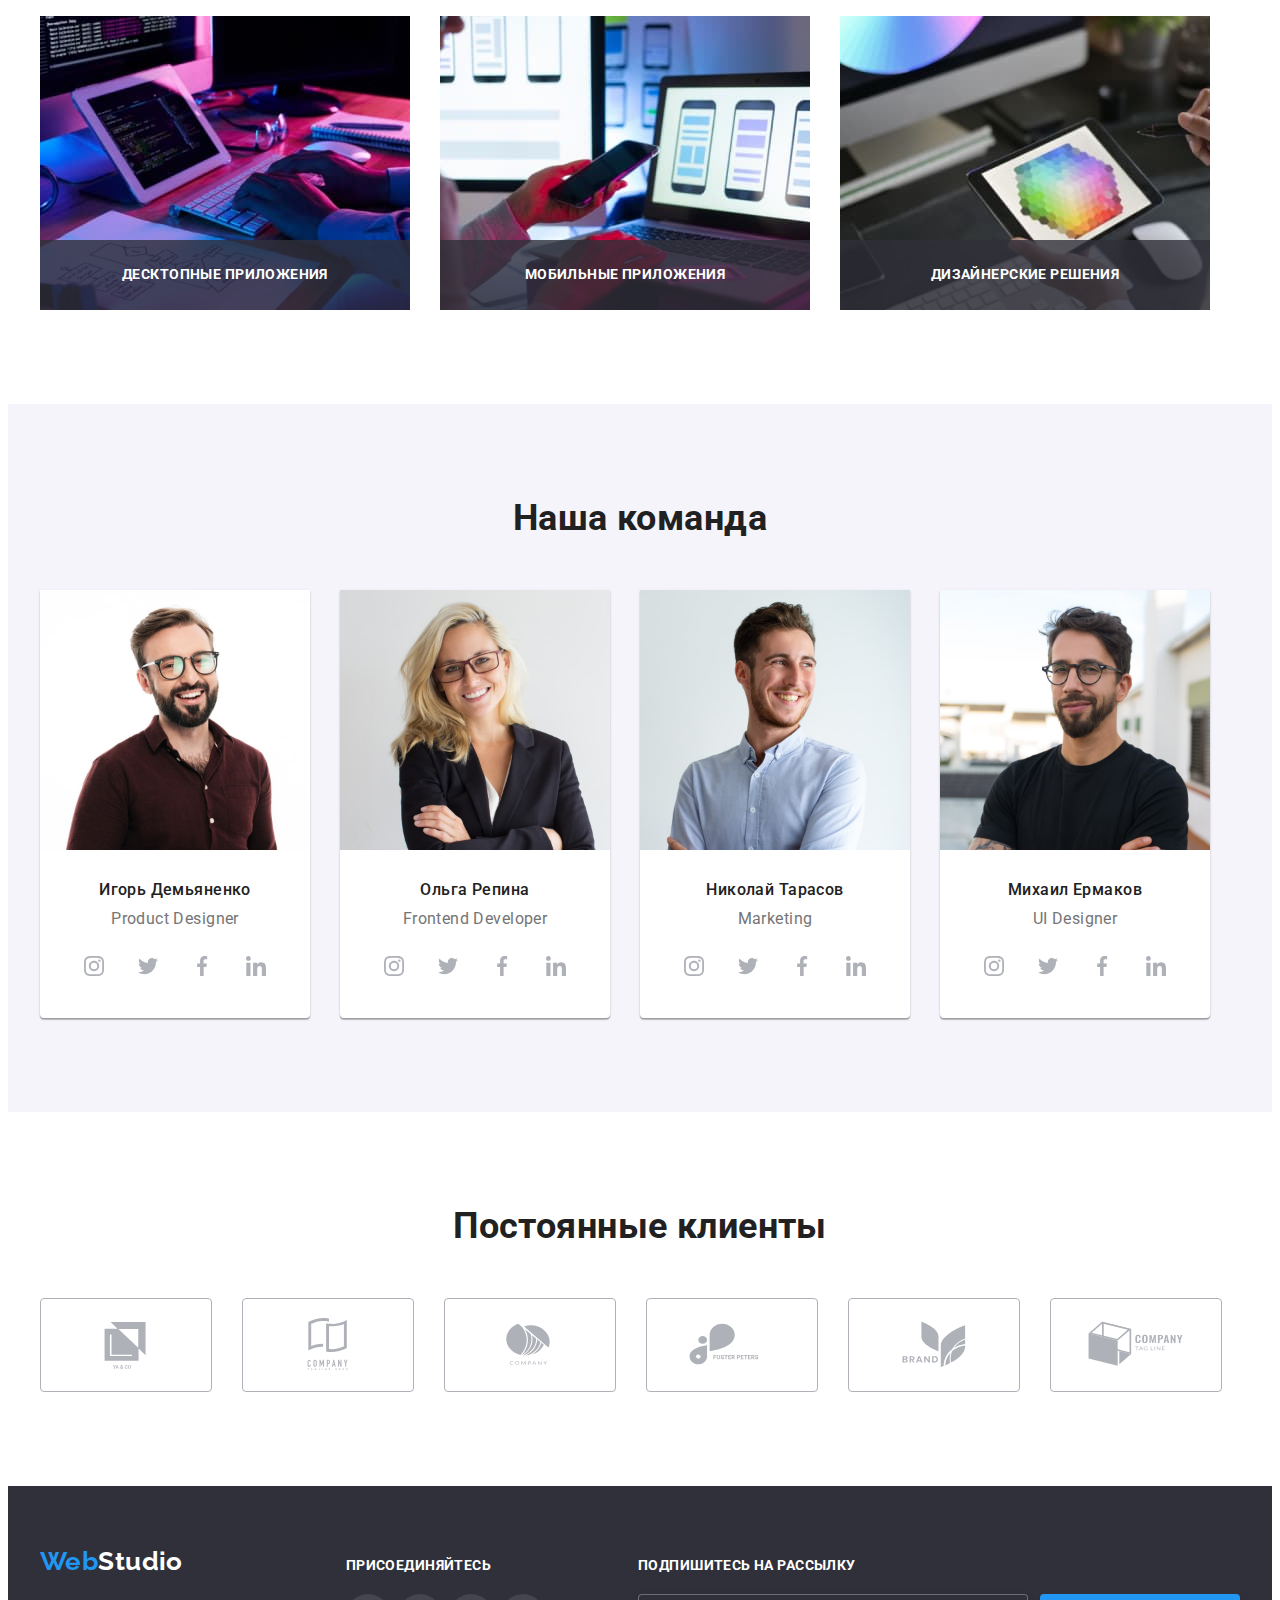
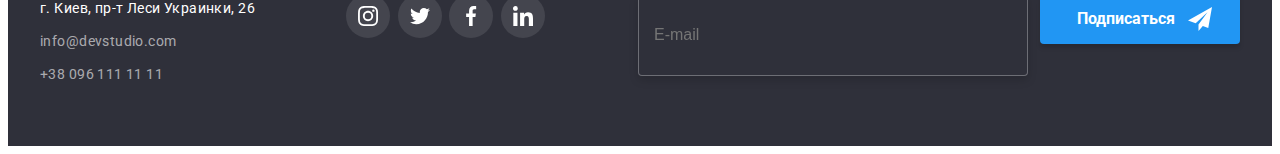
==== commit eba7f2fe: "ДЗ 6 модальное окно сделано без стилизации ефектов" ====
--- a/index.html
+++ b/index.html
@@ -286,7 +286,7 @@
                 <form class="form-footer">
                     <label for="form-send">
                         <input class="input-mail" type="email" name="input-mail" id="form-send" placeholder="E-mail"
-                            autofocus autocomplete="off" /></label>
+                            autocomplete="off" /></label>
                     <button type="submit" class="btm-submit"><svg class="icon-send">
                             <use href="./images/symbol-defs.svg#icon-send"></use>
                         </svg>Подписаться</button>
@@ -300,12 +300,39 @@
             <button data-modal-close class="closed" type="button"><svg class="botton-closed">
                     <use href="./images/symbol-defs.svg#icon-vector"></use>
                 </svg></button>
-            <p class="title-modal">Оставьте свои данные, мы вам перезвоним</p>
+
+            <form class="form">
+                <p class="title-modal">Оставьте свои данные, мы вам перезвоним</p>
+                <label class="forms-contact">
+                    <span class="legend-contact">Имя</span>
+                    <input class="input-contact" type="text" name="user-name" placeholder="" required />
+                </label>
+                <label class="forms-contact">
+                    <span class="legend-contact">Телефон</span>
+                    <input class="input-contact" type="tel" name="user-tel" placeholder=""
+                        pattern="[0-9]{3}-[0-9]{3}-[0-9]{2}-[0-9]{2}" title="096-111-11-11" />
+                </label>
+                <label class="forms-contact">
+                    <span class="legend-contact">Почта</span>
+                    <input class="input-contact" type="email" name="user-mail" placeholder="" required />
+                </label>
+                <label class="forms-contact">
+                    <span class="legend-contact">Коментарий</span>
+                    <textarea class="form-message" name="user-message" placeholder="Введите текст"></textarea>
+                </label>
+                <div>
+                    <label class="checkbox-rules">
+                        <input type="checkbox" name="" value="weekly" />Соглашаюсь с рассылкой и принимаю<a
+                            class="rules" href="https.google.com.ua" target="_blank" rel="noopener noreferrer">Условия
+                            договора</a>
+                    </label>
+                </div>
+                <button class="sent-btn" type="submit">Отправить</button>
+            </form>
         </div>
-    </div>
-    <!--========END MODAL WINDOW=========-->
-    <!--JS-->
-    <script src="./JS/modal.js"></script>
+        <!--========END MODAL WINDOW=========-->
+        <!--JS-->
+        <script src="./JS/modal.js"></script>
 </body>
 
 </html>--- a/css/styles.css
+++ b/css/styles.css
@@ -630,7 +630,7 @@
 
 .btm-submit {
     position: relative;
-    width: 200px;
+    min-width: 200px;
     height: 50px;
     border: none;
     padding: 0px;
@@ -810,13 +810,15 @@
     height: 100vh;
     background: rgba(0, 0, 0, 0.2);
     z-index: 100;
+    transition: opacity 250ms ease, visibility 500ms ease;
+
 }
 
 .backdrop.is-hidden {
     opacity: 0;
     visibility: hidden;
     pointer-events: none;
-    transition: opacity 250ms ease, visibility 1000ms ease;
+    transition: opacity 250ms ease, visibility 500ms ease;
     transform: scale(-0.7, 0.7);
 
 }
@@ -830,6 +832,7 @@
     min-height: 581px;
     margin-left: auto;
     margin-right: auto;
+    padding: 0;
     border-radius: 4px;
     background-color: var(--background-color);
 
@@ -847,7 +850,6 @@
     height: 30px;
 
     border: none;
-    padding: 0px;
     background: var(--background-color);
     border: 1px solid rgba(0, 0, 0, 0.1);
     border-radius: 50px;
@@ -863,18 +865,96 @@
 
 }
 
+.botton-closed:hover {
+    fill: var(--second-color-link);
+    transition: fill 250ms cubic-bezier(0.4, 0, 0.2, 1);
+}
+
+/*=====FORMS======*/
+.form {
+    position: absolute;
+    top: 40px;
+    left: 0;
+    width: 100%;
+    padding: 0 40px;
+
+}
+
 .title-modal {
-    position: absolute;
-    top: 200;
-    left: 200;
-    display: block;
-    justify-content: center;
-    align-items: center;
+    text-align: center;
     color: var(--text-item);
-    Font family: Roboto;
-    Font style: Bold;
-    Font size: 20px;
-    Line height: 1;
+    font-family: Roboto;
+    font-weight: 700;
+    font-size: 20px;
+    line-height: 1;
+    margin-bottom: 10px;
+}
+
+.forms-contact {
+    display: block;
+    margin-bottom: 10px;
+
+}
+
+.legend-contact {
+    display: block;
+    font-size: 12px;
+    margin-bottom: 4px;
+    color: var(--primary-text-color);
+}
+
+.input-contact {
+    display: block;
+    width: 100%;
+    height: 40px;
+    border: 1px solid rgba(33, 33, 33, 0.2);
+    border-radius: 4px;
+
+}
+
+.form-message {
+    display: block;
+    width: 100%;
+    height: 120px;
+    padding: 12px 16px;
+    resize: none;
+    border: 1px solid rgba(33, 33, 33, 0.2);
+    border-radius: 4px;
+
+}
+
+.form-message::placeholder {
+    font-size: 12px;
+    color: rgba(117, 117, 117, 0.5);
+}
+
+.checkbox-rules {}
+
+
+.sent-btn {
+    display: block;
+    border: none;
+    min-width: 200px;
+    height: 50px;
+    text-align: center;
+    padding: 10px 32px;
+    margin-left: auto;
+    margin-right: auto;
+
+    font-family: Roboto;
+    font-weight: 700;
+    font-size: 16px;
+    line-height: 1.87;
+
+    letter-spacing: 0.06em;
+
+    color: var(--background-color);
+    background: var(--second-color-link);
+    box-shadow: 0px 4px 4px rgba(0, 0, 0, 0.15);
+    border-radius: 4px;
+    cursor: pointer;
+    transition: background 250ms cubic-bezier(0.4, 0, 0.2, 1);
+
 }
 
 /*=============END MODAL WINDOW===========*/